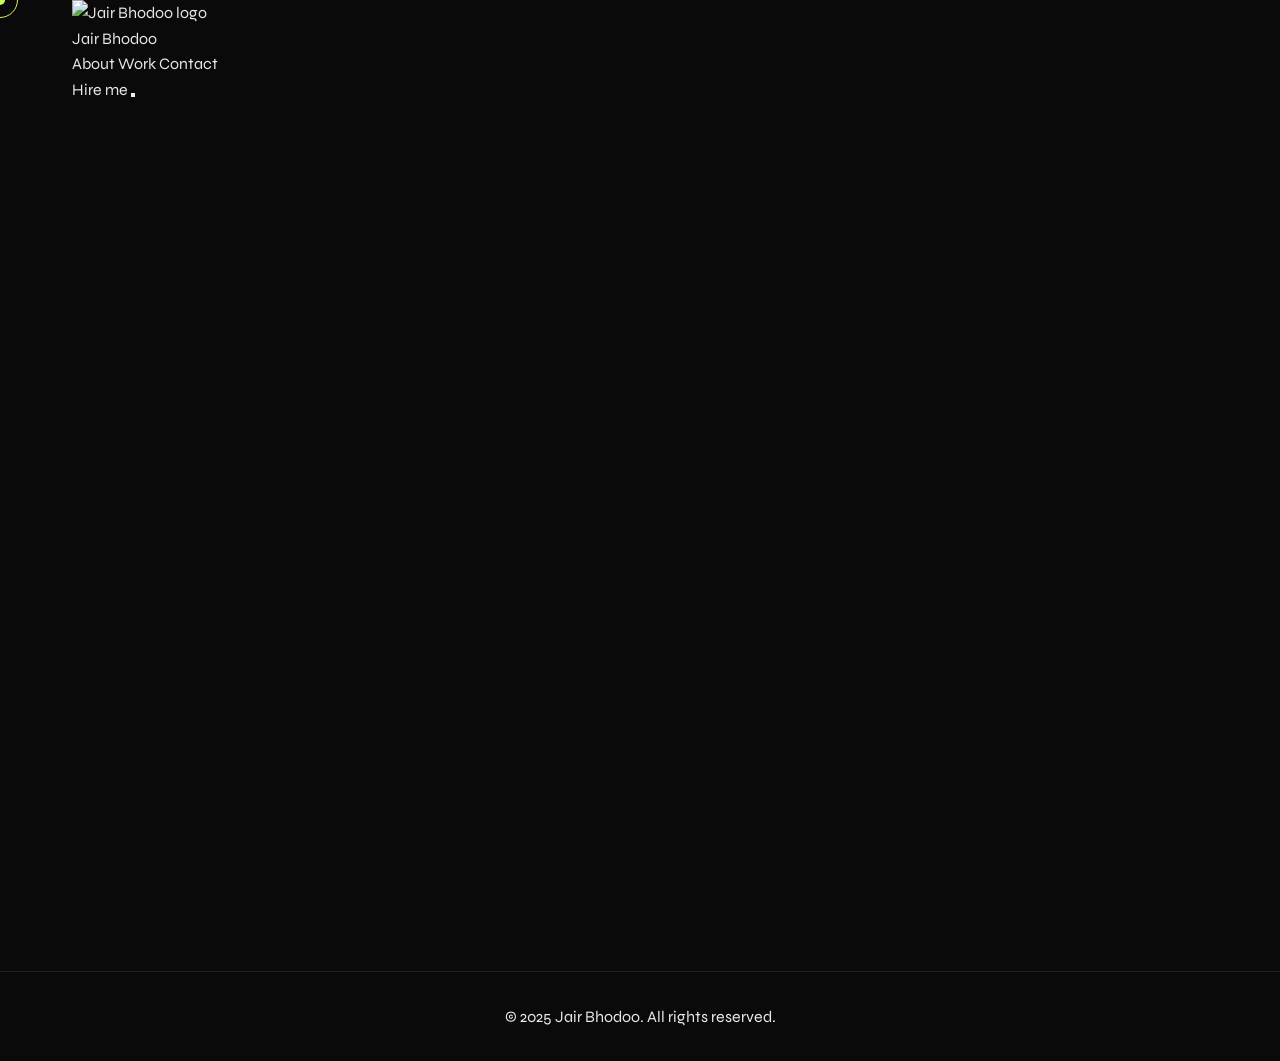
==== about.html @ 77f43e6c "git commit -m "Update about.html, main.css, and work.html"" ====
<!DOCTYPE html>
<html lang="en">
<head>
  <meta charset="UTF-8" />
  <meta name="viewport" content="width=device-width, initial-scale=1.0" />
  <meta name="description" content="Jair Bhodoo — About" />
  <title>About — Jair Bhodoo</title>

  <link rel="stylesheet" href="css/main.css" />
  <link rel="stylesheet" href="css/nav.css" />
  <link rel="stylesheet" href="css/about.css" />
</head>
<body>

  <!-- ─── Custom Cursor ─── -->
  <div id="cursor"></div>
  <div id="cursorRing"></div>

  <!-- ════════════════════════════════════════════
       NAVIGATION
  ════════════════════════════════════════════ -->
  <header>
    <div class="container nav-inner">
      <a href="index.html" class="nav-logo">
        <img src="img/logo.svg" alt="Jair Bhodoo logo" />
        Jair Bhodoo
      </a>

      <nav class="nav-links" id="navLinks">
        <a href="about.html" class="active">About</a>
        <a href="work.html">Work</a>
        <a href="contact.html">Contact</a>
      </nav>

      <a href="contact.html" class="nav-cta">Hire me</a>

      <button class="nav-toggle" id="navToggle" aria-label="Toggle menu">
        <span></span><span></span><span></span>
      </button>
    </div>
  </header>

  <!-- ════════════════════════════════════════════
       ABOUT
  ════════════════════════════════════════════ -->
  <section id="about" class="section">
    <div class="container">
      <div class="about-grid">

        <!-- Text -->
        <div class="about-text">
          <p class="section-label reveal">About me</p>
          <h2 class="section-title reveal">
            Designer who codes.<br />Developer who thinks visually.
          </h2>

          <p class="about-intro reveal">
            I'm <strong>Jair Bhodoo</strong>, a creative developer based in
            Suriname. I work with startups and studios to build websites,
            interfaces, and digital products that are as thoughtful
            under the hood as they look on screen.
          </p>

          <ul class="skills-list reveal">
            <li class="skill-item">HTML · CSS · JavaScript</li>
            <li class="skill-item">React / Next.js</li>
            <li class="skill-item">UI/UX Design (Figma)</li>
            <li class="skill-item">Motion &amp; Interaction Design</li>
            <li class="skill-item">Web Performance &amp; Accessibility</li>
          </ul>

          <div class="about-actions reveal">
            <a href="cv-jair-bhodoo.pdf" class="btn btn-primary" download>Download CV</a>
            <a href="contact.html" class="btn btn-ghost">Let's talk</a>
          </div>

          <div class="about-stats reveal">
            <div class="stat-item">
              <div class="stat-num">3+</div>
              <div class="stat-label">Years exp.</div>
            </div>
            <div class="stat-item">
              <div class="stat-num">24</div>
              <div class="stat-label">Projects done</div>
            </div>
            <div class="stat-item">
              <div class="stat-num">12</div>
              <div class="stat-label">Happy clients</div>
            </div>
          </div>
        </div>

        <!-- Visual -->
        <div class="about-visual reveal">
          <div class="about-img-wrap">
            <img src="img/portrait.svg" alt="Portrait of Jair Bhodoo" loading="lazy" />
          </div>
          <span class="about-tag">Based in Suriname</span>
        </div>

      </div>
    </div>
  </section>

  <!-- Footer -->
  <footer class="page-footer">
    <span class="footer-copy">© 2025 <span>Jair Bhodoo</span>. All rights reserved.</span>
  </footer>

  <script src="js/main.js"></script>
</body>
</html>
---- css/main.css ----
/* ─── main.css — base reset, variables, typography ─── */

@import url('https://fonts.googleapis.com/css2?family=Syne:wght@400;600;700;800&family=DM+Mono:ital,wght@0,300;0,400;1,300&display=swap');

/* ─── CSS Variables ─────────────────────────────────── */
:root {
  --clr-bg:        #0a0a0a;
  --clr-surface:   #111111;
  --clr-border:    #1e1e1e;
  --clr-accent:    #c8ff57;
  --clr-accent2:   #ff5757;
  --clr-text:      #e8e8e8;
  --clr-muted:     #555;

  --font-display:  'Syne', sans-serif;
  --font-mono:     'DM Mono', monospace;

  --radius:        4px;
  --transition:    0.3s cubic-bezier(0.4, 0, 0.2, 1);
  --max-w:         1200px;
}

/* ─── Reset ─────────────────────────────────────────── */
*, *::before, *::after { box-sizing: border-box; margin: 0; padding: 0; }

html { scroll-behavior: smooth; font-size: 16px; }

body {
  background-color: var(--clr-bg);
  color: var(--clr-text);
  font-family: var(--font-display);
  line-height: 1.6;
  cursor: none;
  overflow-x: hidden;
}

a {
  color: inherit;
  text-decoration: none;
  transition: color var(--transition);
}

img, svg { display: block; max-width: 100%; }

ul { list-style: none; }

/* ─── Custom Cursor ──────────────────────────────────── */
#cursor {
  position: fixed;
  width: 10px; height: 10px;
  background: var(--clr-accent);
  border-radius: 50%;
  pointer-events: none;
  z-index: 9999;
  transform: translate(-50%, -50%);
  transition: width 0.2s, height 0.2s;
}

#cursorRing {
  position: fixed;
  width: 36px; height: 36px;
  border: 1.5px solid var(--clr-accent);
  border-radius: 50%;
  pointer-events: none;
  z-index: 9998;
  transform: translate(-50%, -50%);
  transition: width 0.2s, height 0.2s, border-color 0.2s;
}

/* ─── Scroll Reveal ──────────────────────────────────── */
.reveal {
  opacity: 0;
  transform: translateY(28px);
  transition: opacity 0.6s ease, transform 0.6s ease;
}
.reveal.visible {
  opacity: 1;
  transform: none;
}

/* ─── Layout Utilities ───────────────────────────────── */
.container {
  width: 100%;
  max-width: var(--max-w);
  margin: 0 auto;
  padding: 0 2rem;
}

.section {
  padding: 7rem 0;
}

.section-label {
  font-family: var(--font-mono);
  font-size: 0.72rem;
  letter-spacing: 0.2em;
  text-transform: uppercase;
  color: var(--clr-accent);
  margin-bottom: 1.2rem;
}

.section-title {
  font-size: clamp(2rem, 5vw, 3.5rem);
  font-weight: 800;
  line-height: 1.05;
  letter-spacing: -0.03em;
}

/* ─── Buttons ────────────────────────────────────────── */
.btn {
  display: inline-flex;
  align-items: center;
  gap: 0.5rem;
  padding: 0.75rem 1.75rem;
  font-family: var(--font-mono);
  font-size: 0.8rem;
  letter-spacing: 0.08em;
  border-radius: var(--radius);
  border: none;
  cursor: none;
  transition: background var(--transition), color var(--transition), transform var(--transition);
}

.btn-primary {
  background: var(--clr-accent);
  color: #000;
}
.btn-primary:hover {
  background: #d9ff70;
  transform: translateY(-2px);
}

.btn-ghost {
  background: transparent;
  color: var(--clr-text);
  border: 1px solid var(--clr-border);
}
.btn-ghost:hover {
  border-color: var(--clr-accent);
  color: var(--clr-accent);
  transform: translateY(-2px);
}

/* ─── Divider ────────────────────────────────────────── */
.divider {
  height: 1px;
  background: var(--clr-border);
  margin: 0;
}

/* ─── Responsive ─────────────────────────────────────── */
@media (max-width: 768px) {
  .container { padding: 0 1.25rem; }
  .section   { padding: 4rem 0; }
}

/* ─── Page Footer (about.html / work.html) ───────────── */
.page-footer {
  padding: 2rem;
  text-align: center;
  border-top: 1px solid var(--clr-border);
}
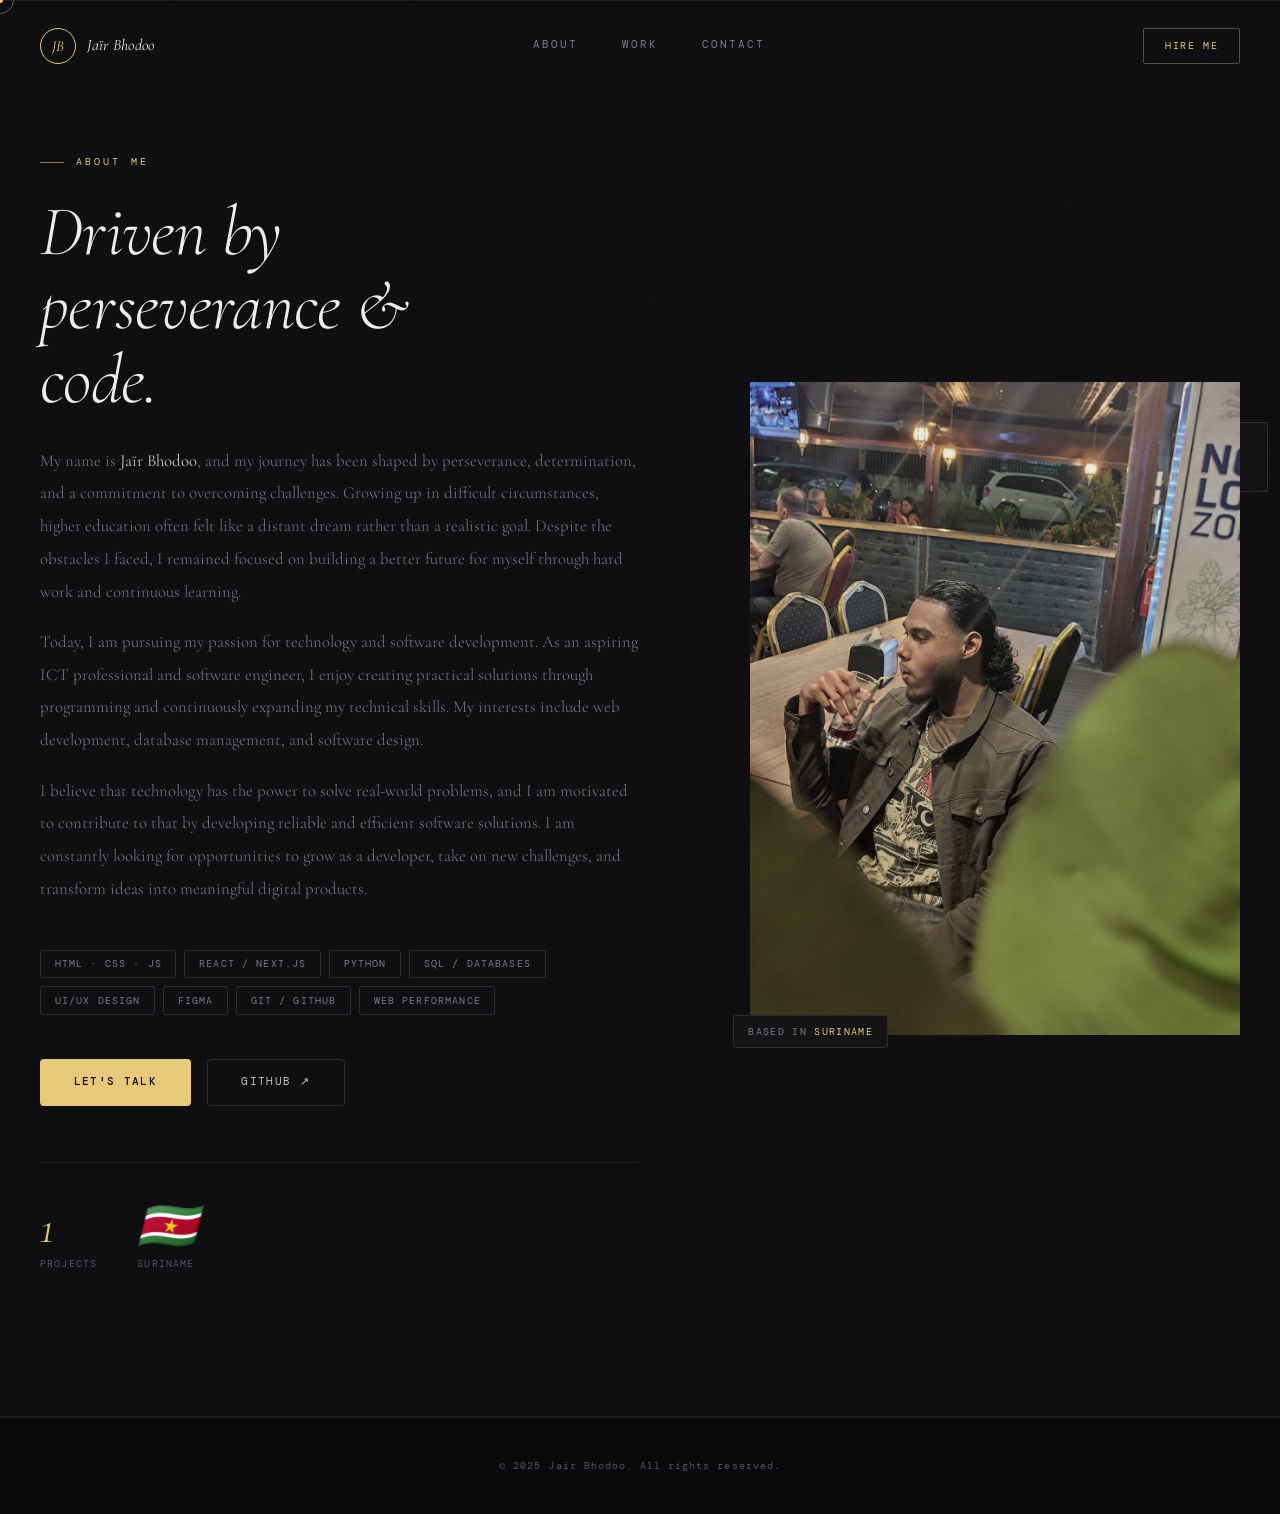
==== commit edf40d71: "html files -> root" ====
--- a/about.html
+++ b/about.html
@@ -3,110 +3,92 @@
 <head>
   <meta charset="UTF-8" />
   <meta name="viewport" content="width=device-width, initial-scale=1.0" />
-  <meta name="description" content="Jair Bhodoo — About" />
-  <title>About — Jair Bhodoo</title>
-
-  <link rel="stylesheet" href="css/main.css" />
-  <link rel="stylesheet" href="css/nav.css" />
-  <link rel="stylesheet" href="css/about.css" />
+  <meta name="description" content="Jaïr Bhodoo — About" />
+  <title>About — Jaïr Bhodoo</title>
+  <link rel="stylesheet" href="../css/main.css" />
+  <link rel="stylesheet" href="../css/nav.css" />
+  <link rel="stylesheet" href="../css/about.css" />
 </head>
 <body>
-
-  <!-- ─── Custom Cursor ─── -->
   <div id="cursor"></div>
   <div id="cursorRing"></div>
 
-  <!-- ════════════════════════════════════════════
-       NAVIGATION
-  ════════════════════════════════════════════ -->
   <header>
     <div class="container nav-inner">
-      <a href="index.html" class="nav-logo">
-        <img src="img/logo.svg" alt="Jair Bhodoo logo" />
-        Jair Bhodoo
+      <a href="../html/index.html" class="nav-logo">
+        <div class="nav-logo-mark">JB</div>
+        <span class="nav-logo-text">Jaïr Bhodoo</span>
       </a>
-
       <nav class="nav-links" id="navLinks">
         <a href="about.html" class="active">About</a>
         <a href="work.html">Work</a>
         <a href="contact.html">Contact</a>
       </nav>
-
       <a href="contact.html" class="nav-cta">Hire me</a>
-
       <button class="nav-toggle" id="navToggle" aria-label="Toggle menu">
         <span></span><span></span><span></span>
       </button>
     </div>
   </header>
 
-  <!-- ════════════════════════════════════════════
-       ABOUT
-  ════════════════════════════════════════════ -->
   <section id="about" class="section">
     <div class="container">
       <div class="about-grid">
-
-        <!-- Text -->
         <div class="about-text">
           <p class="section-label reveal">About me</p>
-          <h2 class="section-title reveal">
-            Designer who codes.<br />Developer who thinks visually.
-          </h2>
-
-          <p class="about-intro reveal">
-            I'm <strong>Jair Bhodoo</strong>, a creative developer based in
-            Suriname. I work with startups and studios to build websites,
-            interfaces, and digital products that are as thoughtful
-            under the hood as they look on screen.
+          <h2 class="section-title reveal">Driven by<br />perseverance &amp;<br />code.</h2>
+          <p class="about-story reveal">
+            My name is <strong>Jaïr Bhodoo</strong>, and my journey has been shaped by perseverance, determination, and a commitment to overcoming challenges. Growing up in difficult circumstances, higher education often felt like a distant dream rather than a realistic goal. Despite the obstacles I faced, I remained focused on building a better future for myself through hard work and continuous learning.
           </p>
-
+          <p class="about-story reveal">
+            Today, I am pursuing my passion for technology and software development. As an aspiring ICT professional and software engineer, I enjoy creating practical solutions through programming and continuously expanding my technical skills. My interests include web development, database management, and software design.
+          </p>
+          <p class="about-story reveal">
+            I believe that technology has the power to solve real-world problems, and I am motivated to contribute to that by developing reliable and efficient software solutions. I am constantly looking for opportunities to grow as a developer, take on new challenges, and transform ideas into meaningful digital products.
+          </p>
           <ul class="skills-list reveal">
-            <li class="skill-item">HTML · CSS · JavaScript</li>
-            <li class="skill-item">React / Next.js</li>
-            <li class="skill-item">UI/UX Design (Figma)</li>
-            <li class="skill-item">Motion &amp; Interaction Design</li>
-            <li class="skill-item">Web Performance &amp; Accessibility</li>
+            <li class="skill-chip">HTML · CSS · JS</li>
+            <li class="skill-chip">React / Next.js</li>
+            <li class="skill-chip">Python</li>
+            <li class="skill-chip">SQL / Databases</li>
+            <li class="skill-chip">UI/UX Design</li>
+            <li class="skill-chip">Figma</li>
+            <li class="skill-chip">Git / GitHub</li>
+            <li class="skill-chip">Web Performance</li>
           </ul>
-
           <div class="about-actions reveal">
-            <a href="cv-jair-bhodoo.pdf" class="btn btn-primary" download>Download CV</a>
-            <a href="contact.html" class="btn btn-ghost">Let's talk</a>
+            <a href="contact.html" class="btn btn-primary">Let's talk</a>
+            <a href="https://github.com/Ja1r117" class="btn btn-ghost" target="_blank" rel="noopener">GitHub ↗</a>
           </div>
-
           <div class="about-stats reveal">
             <div class="stat-item">
-              <div class="stat-num">3+</div>
-              <div class="stat-label">Years exp.</div>
+              <div class="stat-num">1</div>
+              <div class="stat-label">Projects</div>
             </div>
             <div class="stat-item">
-              <div class="stat-num">24</div>
-              <div class="stat-label">Projects done</div>
-            </div>
-            <div class="stat-item">
-              <div class="stat-num">12</div>
-              <div class="stat-label">Happy clients</div>
+              <div class="stat-num">🇸🇷</div>
+              <div class="stat-label">Suriname</div>
             </div>
           </div>
         </div>
 
-        <!-- Visual -->
-        <div class="about-visual reveal">
-          <div class="about-img-wrap">
-            <img src="img/portrait.svg" alt="Portrait of Jair Bhodoo" loading="lazy" />
+        <div class="about-visual reveal-right">
+          <div class="about-accent-box"></div>
+          <div class="photo-frame">
+            <img src="../img/personal.jpeg" alt="Portrait of Jaïr Bhodoo" loading="lazy" />
+            <div class="photo-overlay"></div>
+            <div class="photo-scanlines"></div>
           </div>
-          <span class="about-tag">Based in Suriname</span>
+          <span class="about-tag">Based in <span>Suriname</span></span>
         </div>
-
       </div>
     </div>
   </section>
 
-  <!-- Footer -->
   <footer class="page-footer">
-    <span class="footer-copy">© 2025 <span>Jair Bhodoo</span>. All rights reserved.</span>
+    <span>© 2025 Jaïr Bhodoo. All rights reserved.</span>
   </footer>
 
-  <script src="js/main.js"></script>
+  <script src="../js/main.js"></script>
 </body>
 </html>
--- a/css/main.css
+++ b/css/main.css
@@ -1,162 +1,212 @@
-/* ─── main.css — base reset, variables, typography ─── */
-
-@import url('https://fonts.googleapis.com/css2?family=Syne:wght@400;600;700;800&family=DM+Mono:ital,wght@0,300;0,400;1,300&display=swap');
-
-/* ─── CSS Variables ─────────────────────────────────── */
+/* ─── main.css — Studio-Grade Portfolio ─── */
+
+@import url('https://fonts.googleapis.com/css2?family=Cormorant+Garamond:ital,wght@0,300;0,400;0,600;1,300;1,400&family=Syne:wght@400;500;600;700;800&family=DM+Mono:ital,wght@0,300;0,400;1,300&display=swap');
+
+/* ─── CSS Variables ─── */
 :root {
-  --clr-bg:        #0a0a0a;
-  --clr-surface:   #111111;
-  --clr-border:    #1e1e1e;
-  --clr-accent:    #c8ff57;
-  --clr-accent2:   #ff5757;
-  --clr-text:      #e8e8e8;
-  --clr-muted:     #555;
-
-  --font-display:  'Syne', sans-serif;
-  --font-mono:     'DM Mono', monospace;
-
-  --radius:        4px;
-  --transition:    0.3s cubic-bezier(0.4, 0, 0.2, 1);
-  --max-w:         1200px;
-}
-
-/* ─── Reset ─────────────────────────────────────────── */
+  --bg:          #09090b;
+  --surface:     #0f0f11;
+  --surface2:    #141416;
+  --surface3:    #1a1a1e;
+  --border:      #1f1f24;
+  --border2:     #2a2a30;
+  --accent:      #e8c97a;        /* warm antique gold */
+  --accent2:     #f0d896;        /* lighter gold */
+  --accent3:     #c4a24d;        /* deeper gold */
+  --accent-dim:  rgba(232,201,122,0.07);
+  --accent-glow: rgba(232,201,122,0.18);
+  --text:        #ededef;
+  --text2:       #c4c4c8;
+  --muted:       #555560;
+  --muted2:      #7a7a86;
+  --red:         #e8624a;
+
+  --font-display: 'Syne', sans-serif;
+  --font-serif:   'Cormorant Garamond', serif;
+  --font-mono:    'DM Mono', monospace;
+
+  --radius:       4px;
+  --radius-lg:    10px;
+  --t:            0.35s cubic-bezier(0.4,0,0.2,1);
+  --t-slow:       0.8s cubic-bezier(0.4,0,0.2,1);
+  --max-w:        1320px;
+}
+
+/* ─── Reset ─── */
 *, *::before, *::after { box-sizing: border-box; margin: 0; padding: 0; }
-
 html { scroll-behavior: smooth; font-size: 16px; }
-
 body {
-  background-color: var(--clr-bg);
-  color: var(--clr-text);
+  background: var(--bg);
+  color: var(--text);
   font-family: var(--font-display);
   line-height: 1.6;
   cursor: none;
   overflow-x: hidden;
 }
-
-a {
-  color: inherit;
-  text-decoration: none;
-  transition: color var(--transition);
-}
-
+a { color: inherit; text-decoration: none; transition: color var(--t); }
 img, svg { display: block; max-width: 100%; }
-
 ul { list-style: none; }
 
-/* ─── Custom Cursor ──────────────────────────────────── */
+/* ─── Custom Cursor ─── */
 #cursor {
   position: fixed;
-  width: 10px; height: 10px;
-  background: var(--clr-accent);
+  width: 6px; height: 6px;
+  background: var(--accent);
   border-radius: 50%;
   pointer-events: none;
   z-index: 9999;
   transform: translate(-50%, -50%);
   transition: width 0.2s, height 0.2s;
-}
-
+  mix-blend-mode: normal;
+}
 #cursorRing {
   position: fixed;
-  width: 36px; height: 36px;
-  border: 1.5px solid var(--clr-accent);
+  width: 28px; height: 28px;
+  border: 1px solid rgba(232,201,122,0.4);
   border-radius: 50%;
   pointer-events: none;
   z-index: 9998;
   transform: translate(-50%, -50%);
-  transition: width 0.2s, height 0.2s, border-color 0.2s;
-}
-
-/* ─── Scroll Reveal ──────────────────────────────────── */
+  transition: width 0.25s, height 0.25s, border-color 0.25s;
+}
+
+/* ─── Scroll Reveal ─── */
 .reveal {
   opacity: 0;
   transform: translateY(28px);
-  transition: opacity 0.6s ease, transform 0.6s ease;
-}
-.reveal.visible {
-  opacity: 1;
-  transform: none;
-}
-
-/* ─── Layout Utilities ───────────────────────────────── */
+  transition: opacity 0.75s ease, transform 0.75s ease;
+}
+.reveal.visible { opacity: 1; transform: none; }
+
+.reveal-left {
+  opacity: 0;
+  transform: translateX(-36px);
+  transition: opacity 0.85s ease, transform 0.85s ease;
+}
+.reveal-left.visible { opacity: 1; transform: none; }
+
+.reveal-right {
+  opacity: 0;
+  transform: translateX(36px);
+  transition: opacity 0.85s ease, transform 0.85s ease;
+}
+.reveal-right.visible { opacity: 1; transform: none; }
+
+/* ─── Layout ─── */
 .container {
   width: 100%;
   max-width: var(--max-w);
   margin: 0 auto;
-  padding: 0 2rem;
-}
-
-.section {
-  padding: 7rem 0;
-}
+  padding: 0 2.5rem;
+}
+.section { padding: 9rem 0; }
 
 .section-label {
+  display: inline-flex;
+  align-items: center;
+  gap: 0.75rem;
   font-family: var(--font-mono);
-  font-size: 0.72rem;
-  letter-spacing: 0.2em;
+  font-size: 0.65rem;
+  letter-spacing: 0.3em;
   text-transform: uppercase;
-  color: var(--clr-accent);
-  margin-bottom: 1.2rem;
+  color: var(--accent);
+  margin-bottom: 1.5rem;
+}
+.section-label::before {
+  content: '';
+  width: 24px; height: 1px;
+  background: var(--accent);
+  opacity: 0.6;
 }
 
 .section-title {
-  font-size: clamp(2rem, 5vw, 3.5rem);
-  font-weight: 800;
+  font-family: var(--font-serif);
+  font-size: clamp(2.8rem, 5.5vw, 5rem);
+  font-weight: 300;
   line-height: 1.05;
-  letter-spacing: -0.03em;
-}
-
-/* ─── Buttons ────────────────────────────────────────── */
+  letter-spacing: -0.01em;
+  font-style: italic;
+}
+
+/* ─── Buttons ─── */
 .btn {
   display: inline-flex;
   align-items: center;
-  gap: 0.5rem;
-  padding: 0.75rem 1.75rem;
+  gap: 0.65rem;
+  padding: 0.85rem 2.1rem;
   font-family: var(--font-mono);
-  font-size: 0.8rem;
-  letter-spacing: 0.08em;
+  font-size: 0.7rem;
+  letter-spacing: 0.12em;
   border-radius: var(--radius);
   border: none;
   cursor: none;
-  transition: background var(--transition), color var(--transition), transform var(--transition);
-}
+  transition: background var(--t), color var(--t), transform var(--t), box-shadow var(--t);
+  position: relative;
+  overflow: hidden;
+  text-transform: uppercase;
+}
+.btn::before {
+  content: '';
+  position: absolute;
+  inset: 0;
+  background: rgba(255,255,255,0.04);
+  opacity: 0;
+  transition: opacity var(--t);
+}
+.btn:hover::before { opacity: 1; }
 
 .btn-primary {
-  background: var(--clr-accent);
-  color: #000;
+  background: var(--accent);
+  color: #0a0a0c;
+  font-weight: 500;
 }
 .btn-primary:hover {
-  background: #d9ff70;
+  background: var(--accent2);
   transform: translateY(-2px);
+  box-shadow: 0 14px 36px rgba(232,201,122,0.22);
 }
 
 .btn-ghost {
   background: transparent;
-  color: var(--clr-text);
-  border: 1px solid var(--clr-border);
+  color: var(--text2);
+  border: 1px solid var(--border2);
 }
 .btn-ghost:hover {
-  border-color: var(--clr-accent);
-  color: var(--clr-accent);
+  border-color: var(--accent);
+  color: var(--accent);
   transform: translateY(-2px);
 }
 
-/* ─── Divider ────────────────────────────────────────── */
+/* ─── Divider ─── */
 .divider {
   height: 1px;
-  background: var(--clr-border);
-  margin: 0;
-}
-
-/* ─── Responsive ─────────────────────────────────────── */
+  background: var(--border);
+}
+
+/* ─── Noise Texture ─── */
+body::after {
+  content: '';
+  position: fixed;
+  inset: 0;
+  background-image: url("data:image/svg+xml,%3Csvg viewBox='0 0 256 256' xmlns='http://www.w3.org/2000/svg'%3E%3Cfilter id='noise'%3E%3CfeTurbulence type='fractalNoise' baseFrequency='0.85' numOctaves='4' stitchTiles='stitch'/%3E%3C/filter%3E%3Crect width='100%25' height='100%25' filter='url(%23noise)' opacity='0.03'/%3E%3C/svg%3E");
+  pointer-events: none;
+  z-index: 9990;
+  opacity: 0.35;
+}
+
+/* ─── Page Footer ─── */
+.page-footer {
+  padding: 2.5rem;
+  text-align: center;
+  border-top: 1px solid var(--border);
+  font-family: var(--font-mono);
+  font-size: 0.65rem;
+  color: var(--muted);
+  letter-spacing: 0.1em;
+}
+
+/* ─── Responsive ─── */
 @media (max-width: 768px) {
-  .container { padding: 0 1.25rem; }
-  .section   { padding: 4rem 0; }
-}
-
-/* ─── Page Footer (about.html / work.html) ───────────── */
-.page-footer {
-  padding: 2rem;
-  text-align: center;
-  border-top: 1px solid var(--clr-border);
-}
+  .container { padding: 0 1.5rem; }
+  .section { padding: 6rem 0; }
+}
--- a/css/nav.css
+++ b/css/nav.css
@@ -0,0 +1,158 @@
+/* ─── nav.css ─── */
+
+header {
+  position: fixed;
+  top: 0; left: 0; right: 0;
+  z-index: 1000;
+  padding: 1.75rem 0;
+  transition: background var(--t), padding var(--t), border-color var(--t);
+}
+
+header.scrolled {
+  background: rgba(9,9,11,0.94);
+  backdrop-filter: blur(24px);
+  -webkit-backdrop-filter: blur(24px);
+  border-bottom: 1px solid var(--border);
+  padding: 1.1rem 0;
+}
+
+.nav-inner {
+  display: flex;
+  align-items: center;
+  justify-content: space-between;
+}
+
+/* ─── Logo ─── */
+.nav-logo {
+  display: flex;
+  align-items: center;
+  gap: 0.7rem;
+  transition: opacity var(--t);
+}
+
+.nav-logo-mark {
+  width: 36px; height: 36px;
+  background: transparent;
+  border: 1px solid var(--accent);
+  color: var(--accent);
+  font-family: var(--font-serif);
+  font-size: 0.95rem;
+  font-style: italic;
+  font-weight: 400;
+  display: flex;
+  align-items: center;
+  justify-content: center;
+  border-radius: 50%;
+  letter-spacing: 0.02em;
+  flex-shrink: 0;
+  transition: background var(--t), box-shadow var(--t);
+}
+.nav-logo:hover .nav-logo-mark {
+  background: var(--accent-dim);
+  box-shadow: 0 0 18px rgba(232,201,122,0.2);
+}
+.nav-logo:hover { opacity: 0.85; }
+.nav-logo-text {
+  font-family: var(--font-serif);
+  font-size: 1rem;
+  font-weight: 400;
+  font-style: italic;
+  color: var(--text);
+  letter-spacing: 0.02em;
+}
+
+/* ─── Nav Links ─── */
+.nav-links {
+  display: flex;
+  align-items: center;
+  gap: 2.75rem;
+}
+
+.nav-links a {
+  font-family: var(--font-mono);
+  font-size: 0.68rem;
+  letter-spacing: 0.18em;
+  text-transform: uppercase;
+  color: var(--muted2);
+  position: relative;
+  transition: color var(--t);
+  padding-bottom: 2px;
+}
+
+.nav-links a::after {
+  content: '';
+  position: absolute;
+  left: 0; bottom: 0;
+  width: 0; height: 1px;
+  background: var(--accent);
+  transition: width var(--t);
+}
+
+.nav-links a:hover,
+.nav-links a.active { color: var(--text); }
+.nav-links a:hover::after,
+.nav-links a.active::after { width: 100%; }
+
+/* ─── CTA ─── */
+.nav-cta {
+  font-family: var(--font-mono);
+  font-size: 0.65rem;
+  letter-spacing: 0.15em;
+  text-transform: uppercase;
+  padding: 0.55rem 1.3rem;
+  border: 1px solid rgba(232,201,122,0.35);
+  border-radius: 2px;
+  color: var(--accent);
+  background: transparent;
+  transition: background var(--t), border-color var(--t), color var(--t), box-shadow var(--t);
+}
+.nav-cta:hover {
+  background: var(--accent);
+  color: #0a0a0c;
+  border-color: var(--accent);
+  box-shadow: 0 0 24px rgba(232,201,122,0.2);
+}
+
+/* ─── Mobile ─── */
+.nav-toggle {
+  display: none;
+  flex-direction: column;
+  gap: 5px;
+  background: none;
+  border: none;
+  cursor: none;
+  padding: 4px;
+}
+.nav-toggle span {
+  display: block;
+  width: 20px; height: 1px;
+  background: var(--text);
+  transition: transform 0.3s, opacity 0.3s;
+}
+.nav-toggle.open span:nth-child(1) { transform: translateY(6px) rotate(45deg); }
+.nav-toggle.open span:nth-child(2) { opacity: 0; }
+.nav-toggle.open span:nth-child(3) { transform: translateY(-6px) rotate(-45deg); }
+
+@media (max-width: 768px) {
+  .nav-toggle { display: flex; }
+  .nav-cta { display: none; }
+  .nav-links {
+    display: none;
+    position: absolute;
+    top: 100%; left: 0; right: 0;
+    flex-direction: column;
+    gap: 0;
+    background: rgba(9,9,11,0.98);
+    backdrop-filter: blur(24px);
+    border-top: 1px solid var(--border);
+    border-bottom: 1px solid var(--border);
+    padding: 1.5rem 2rem;
+  }
+  .nav-links.open { display: flex; }
+  .nav-links a { 
+    padding: 1rem 0; 
+    font-size: 0.8rem; 
+    border-bottom: 1px solid var(--border); 
+    color: var(--text2);
+  }
+}
--- a/css/about.css
+++ b/css/about.css
@@ -0,0 +1,204 @@
+/* ─── about.css ─── */
+
+#about {
+  background: var(--surface);
+  border-top: 1px solid var(--border);
+  border-bottom: 1px solid var(--border);
+}
+
+.about-grid {
+  display: grid;
+  grid-template-columns: 1.1fr 0.9fr;
+  gap: 7rem;
+  align-items: center;
+}
+
+/* ─── Text ─── */
+.about-text .about-story {
+  font-family: var(--font-serif);
+  font-size: 1.05rem;
+  font-weight: 300;
+  color: var(--muted2);
+  line-height: 1.95;
+  margin-top: 1.75rem;
+}
+.about-text .about-story strong {
+  color: var(--text2);
+  font-weight: 400;
+}
+.about-text .about-story + .about-story {
+  margin-top: 1.1rem;
+}
+
+.about-actions {
+  display: flex;
+  flex-wrap: wrap;
+  gap: 1rem;
+  margin-top: 2.75rem;
+}
+
+/* Skills chips */
+.skills-list {
+  display: flex;
+  flex-wrap: wrap;
+  gap: 0.5rem;
+  margin-top: 2.75rem;
+}
+.skill-chip {
+  font-family: var(--font-mono);
+  font-size: 0.6rem;
+  letter-spacing: 0.12em;
+  text-transform: uppercase;
+  padding: 0.35rem 0.85rem;
+  border: 1px solid var(--border2);
+  border-radius: 2px;
+  color: var(--muted2);
+  transition: border-color var(--t), color var(--t), background var(--t);
+}
+.skill-chip:hover {
+  border-color: rgba(232,201,122,0.4);
+  color: var(--accent);
+  background: var(--accent-dim);
+}
+
+/* Stats */
+.about-stats {
+  display: flex;
+  gap: 2.5rem;
+  margin-top: 3.5rem;
+  padding-top: 2.5rem;
+  border-top: 1px solid var(--border);
+}
+.stat-num {
+  font-family: var(--font-serif);
+  font-style: italic;
+  font-size: 3rem;
+  font-weight: 300;
+  color: var(--accent);
+  line-height: 1;
+}
+.stat-label {
+  font-family: var(--font-mono);
+  font-size: 0.6rem;
+  color: var(--muted);
+  margin-top: 0.35rem;
+  letter-spacing: 0.12em;
+  text-transform: uppercase;
+}
+
+/* ─── Photo ─── */
+.about-visual {
+  position: relative;
+}
+
+.photo-frame {
+  position: relative;
+  aspect-ratio: 3/4;
+  overflow: hidden;
+  border-radius: 1px;
+}
+
+/* Fine corner marks */
+.photo-frame::before,
+.photo-frame::after {
+  content: '';
+  position: absolute;
+  z-index: 3;
+  width: 20px; height: 20px;
+  border-color: var(--accent);
+  border-style: solid;
+  opacity: 0.6;
+}
+.photo-frame::before {
+  top: -3px; left: -3px;
+  border-width: 1px 0 0 1px;
+}
+.photo-frame::after {
+  bottom: -3px; right: -3px;
+  border-width: 0 1px 1px 0;
+}
+
+.photo-frame img {
+  width: 100%;
+  height: 100%;
+  object-fit: cover;
+  object-position: center top;
+  filter: contrast(1.04) saturate(0.7) brightness(0.92);
+  transition: transform 0.9s ease, filter 0.6s ease;
+}
+.photo-frame:hover img {
+  transform: scale(1.03);
+  filter: contrast(1.04) saturate(0.9) brightness(0.98);
+}
+
+/* Warm tint overlay */
+.photo-overlay {
+  position: absolute;
+  inset: 0;
+  z-index: 2;
+  background: linear-gradient(
+    160deg,
+    transparent 50%,
+    rgba(232,201,122,0.08) 100%
+  );
+  mix-blend-mode: screen;
+  pointer-events: none;
+}
+
+/* Subtle grain on photo */
+.photo-scanlines {
+  position: absolute;
+  inset: 0;
+  z-index: 2;
+  background: repeating-linear-gradient(
+    0deg,
+    transparent,
+    transparent 3px,
+    rgba(0,0,0,0.04) 3px,
+    rgba(0,0,0,0.04) 4px
+  );
+  pointer-events: none;
+  opacity: 0.3;
+}
+
+/* Floating tag */
+.about-tag {
+  position: absolute;
+  bottom: -0.85rem;
+  left: -1.1rem;
+  background: var(--surface2);
+  border: 1px solid var(--border2);
+  color: var(--muted2);
+  font-family: var(--font-mono);
+  font-size: 0.6rem;
+  letter-spacing: 0.14em;
+  padding: 0.5rem 0.9rem;
+  border-radius: 2px;
+  z-index: 5;
+  text-transform: uppercase;
+}
+.about-tag span {
+  color: var(--accent);
+}
+
+/* Accent box */
+.about-accent-box {
+  position: absolute;
+  top: 2.5rem; right: -1.75rem;
+  width: 70px; height: 70px;
+  border: 1px solid rgba(232,201,122,0.15);
+  border-radius: 1px;
+  background: rgba(232,201,122,0.02);
+  z-index: 0;
+}
+
+@media (max-width: 900px) {
+  .about-grid {
+    grid-template-columns: 1fr;
+    gap: 4.5rem;
+  }
+  .about-visual {
+    max-width: 360px;
+    margin: 0 auto;
+  }
+}
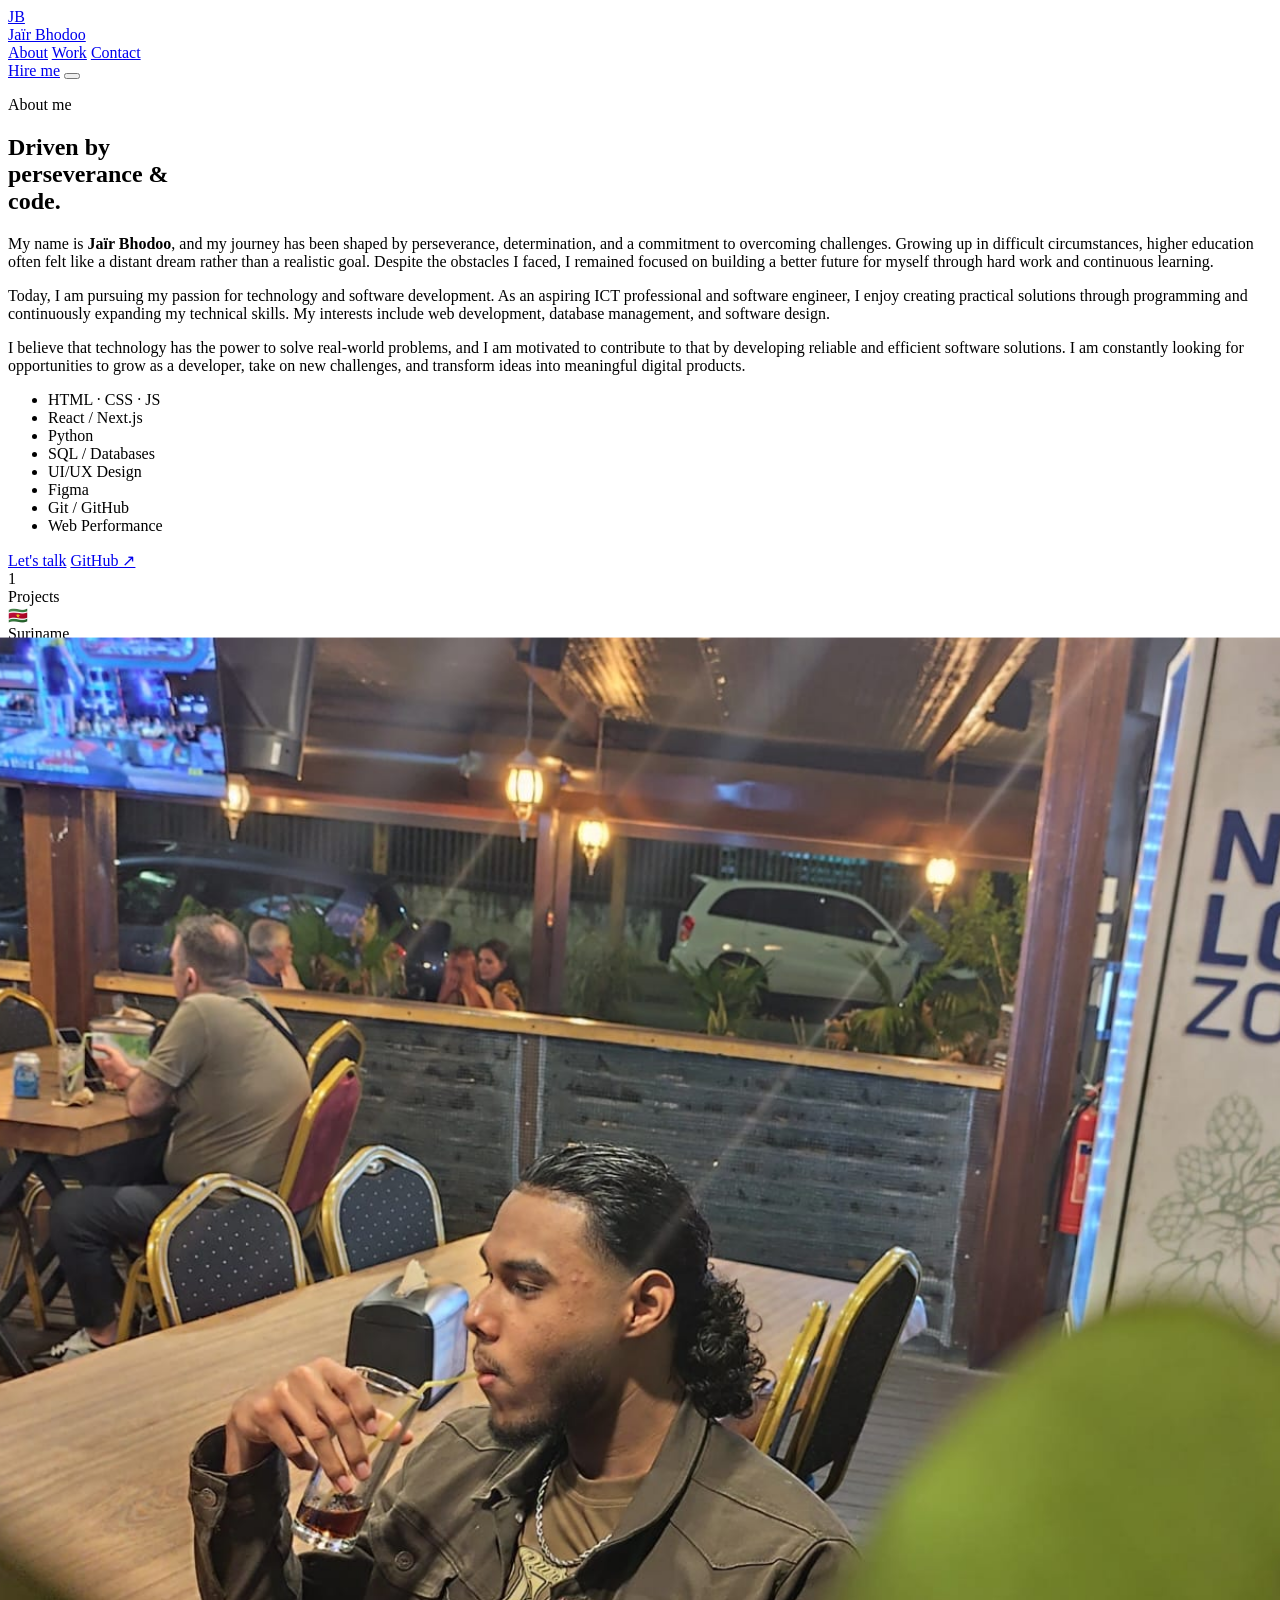
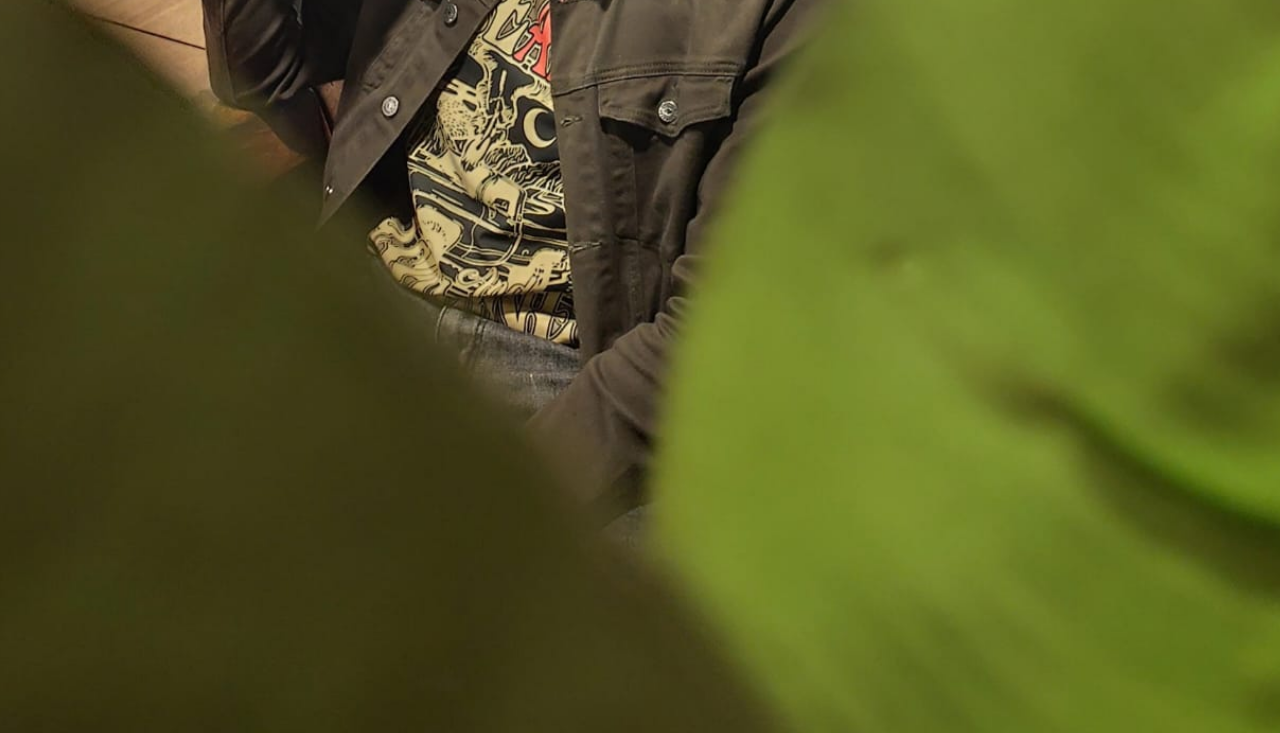
==== commit e7c21c64: "fixes" ====
--- a/about.html
+++ b/about.html
@@ -5,9 +5,9 @@
   <meta name="viewport" content="width=device-width, initial-scale=1.0" />
   <meta name="description" content="Jaïr Bhodoo — About" />
   <title>About — Jaïr Bhodoo</title>
-  <link rel="stylesheet" href="../css/main.css" />
-  <link rel="stylesheet" href="../css/nav.css" />
-  <link rel="stylesheet" href="../css/about.css" />
+  <link rel="stylesheet" href="main.css" />
+  <link rel="stylesheet" href="nav.css" />
+  <link rel="stylesheet" href="about.css" />
 </head>
 <body>
   <div id="cursor"></div>
@@ -15,7 +15,7 @@
 
   <header>
     <div class="container nav-inner">
-      <a href="../html/index.html" class="nav-logo">
+      <a href="index.html" class="nav-logo">
         <div class="nav-logo-mark">JB</div>
         <span class="nav-logo-text">Jaïr Bhodoo</span>
       </a>
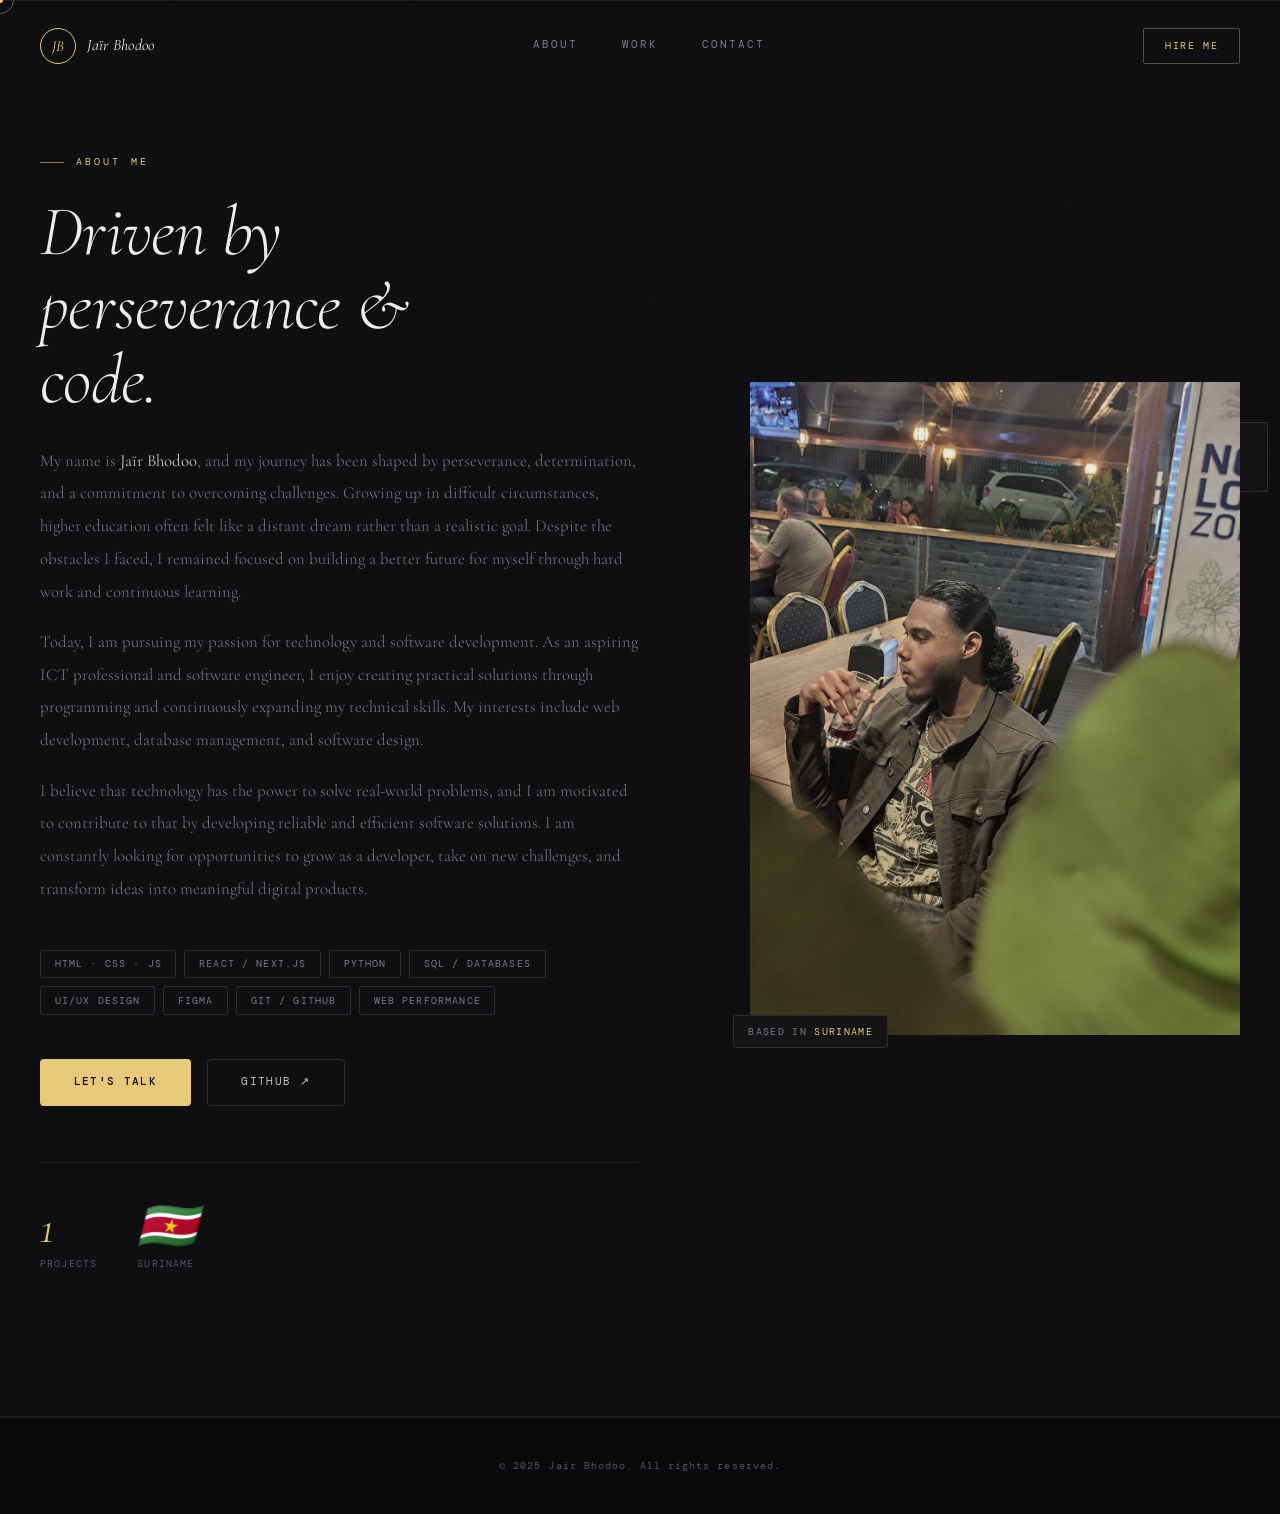
==== commit ce09f5e9: "fixes" ====
--- a/about.html
+++ b/about.html
@@ -5,9 +5,9 @@
   <meta name="viewport" content="width=device-width, initial-scale=1.0" />
   <meta name="description" content="Jaïr Bhodoo — About" />
   <title>About — Jaïr Bhodoo</title>
-  <link rel="stylesheet" href="main.css" />
-  <link rel="stylesheet" href="nav.css" />
-  <link rel="stylesheet" href="about.css" />
+  <link rel="stylesheet" href="css/main.css" />
+  <link rel="stylesheet" href="css/nav.css" />
+  <link rel="stylesheet" href="css/about.css" />
 </head>
 <body>
   <div id="cursor"></div>
--- a/css/main.css
+++ b/css/main.css
@@ -0,0 +1,212 @@
+/* ─── main.css — Studio-Grade Portfolio ─── */
+
+@import url('https://fonts.googleapis.com/css2?family=Cormorant+Garamond:ital,wght@0,300;0,400;0,600;1,300;1,400&family=Syne:wght@400;500;600;700;800&family=DM+Mono:ital,wght@0,300;0,400;1,300&display=swap');
+
+/* ─── CSS Variables ─── */
+:root {
+  --bg:          #09090b;
+  --surface:     #0f0f11;
+  --surface2:    #141416;
+  --surface3:    #1a1a1e;
+  --border:      #1f1f24;
+  --border2:     #2a2a30;
+  --accent:      #e8c97a;        /* warm antique gold */
+  --accent2:     #f0d896;        /* lighter gold */
+  --accent3:     #c4a24d;        /* deeper gold */
+  --accent-dim:  rgba(232,201,122,0.07);
+  --accent-glow: rgba(232,201,122,0.18);
+  --text:        #ededef;
+  --text2:       #c4c4c8;
+  --muted:       #555560;
+  --muted2:      #7a7a86;
+  --red:         #e8624a;
+
+  --font-display: 'Syne', sans-serif;
+  --font-serif:   'Cormorant Garamond', serif;
+  --font-mono:    'DM Mono', monospace;
+
+  --radius:       4px;
+  --radius-lg:    10px;
+  --t:            0.35s cubic-bezier(0.4,0,0.2,1);
+  --t-slow:       0.8s cubic-bezier(0.4,0,0.2,1);
+  --max-w:        1320px;
+}
+
+/* ─── Reset ─── */
+*, *::before, *::after { box-sizing: border-box; margin: 0; padding: 0; }
+html { scroll-behavior: smooth; font-size: 16px; }
+body {
+  background: var(--bg);
+  color: var(--text);
+  font-family: var(--font-display);
+  line-height: 1.6;
+  cursor: none;
+  overflow-x: hidden;
+}
+a { color: inherit; text-decoration: none; transition: color var(--t); }
+img, svg { display: block; max-width: 100%; }
+ul { list-style: none; }
+
+/* ─── Custom Cursor ─── */
+#cursor {
+  position: fixed;
+  width: 6px; height: 6px;
+  background: var(--accent);
+  border-radius: 50%;
+  pointer-events: none;
+  z-index: 9999;
+  transform: translate(-50%, -50%);
+  transition: width 0.2s, height 0.2s;
+  mix-blend-mode: normal;
+}
+#cursorRing {
+  position: fixed;
+  width: 28px; height: 28px;
+  border: 1px solid rgba(232,201,122,0.4);
+  border-radius: 50%;
+  pointer-events: none;
+  z-index: 9998;
+  transform: translate(-50%, -50%);
+  transition: width 0.25s, height 0.25s, border-color 0.25s;
+}
+
+/* ─── Scroll Reveal ─── */
+.reveal {
+  opacity: 0;
+  transform: translateY(28px);
+  transition: opacity 0.75s ease, transform 0.75s ease;
+}
+.reveal.visible { opacity: 1; transform: none; }
+
+.reveal-left {
+  opacity: 0;
+  transform: translateX(-36px);
+  transition: opacity 0.85s ease, transform 0.85s ease;
+}
+.reveal-left.visible { opacity: 1; transform: none; }
+
+.reveal-right {
+  opacity: 0;
+  transform: translateX(36px);
+  transition: opacity 0.85s ease, transform 0.85s ease;
+}
+.reveal-right.visible { opacity: 1; transform: none; }
+
+/* ─── Layout ─── */
+.container {
+  width: 100%;
+  max-width: var(--max-w);
+  margin: 0 auto;
+  padding: 0 2.5rem;
+}
+.section { padding: 9rem 0; }
+
+.section-label {
+  display: inline-flex;
+  align-items: center;
+  gap: 0.75rem;
+  font-family: var(--font-mono);
+  font-size: 0.65rem;
+  letter-spacing: 0.3em;
+  text-transform: uppercase;
+  color: var(--accent);
+  margin-bottom: 1.5rem;
+}
+.section-label::before {
+  content: '';
+  width: 24px; height: 1px;
+  background: var(--accent);
+  opacity: 0.6;
+}
+
+.section-title {
+  font-family: var(--font-serif);
+  font-size: clamp(2.8rem, 5.5vw, 5rem);
+  font-weight: 300;
+  line-height: 1.05;
+  letter-spacing: -0.01em;
+  font-style: italic;
+}
+
+/* ─── Buttons ─── */
+.btn {
+  display: inline-flex;
+  align-items: center;
+  gap: 0.65rem;
+  padding: 0.85rem 2.1rem;
+  font-family: var(--font-mono);
+  font-size: 0.7rem;
+  letter-spacing: 0.12em;
+  border-radius: var(--radius);
+  border: none;
+  cursor: none;
+  transition: background var(--t), color var(--t), transform var(--t), box-shadow var(--t);
+  position: relative;
+  overflow: hidden;
+  text-transform: uppercase;
+}
+.btn::before {
+  content: '';
+  position: absolute;
+  inset: 0;
+  background: rgba(255,255,255,0.04);
+  opacity: 0;
+  transition: opacity var(--t);
+}
+.btn:hover::before { opacity: 1; }
+
+.btn-primary {
+  background: var(--accent);
+  color: #0a0a0c;
+  font-weight: 500;
+}
+.btn-primary:hover {
+  background: var(--accent2);
+  transform: translateY(-2px);
+  box-shadow: 0 14px 36px rgba(232,201,122,0.22);
+}
+
+.btn-ghost {
+  background: transparent;
+  color: var(--text2);
+  border: 1px solid var(--border2);
+}
+.btn-ghost:hover {
+  border-color: var(--accent);
+  color: var(--accent);
+  transform: translateY(-2px);
+}
+
+/* ─── Divider ─── */
+.divider {
+  height: 1px;
+  background: var(--border);
+}
+
+/* ─── Noise Texture ─── */
+body::after {
+  content: '';
+  position: fixed;
+  inset: 0;
+  background-image: url("data:image/svg+xml,%3Csvg viewBox='0 0 256 256' xmlns='http://www.w3.org/2000/svg'%3E%3Cfilter id='noise'%3E%3CfeTurbulence type='fractalNoise' baseFrequency='0.85' numOctaves='4' stitchTiles='stitch'/%3E%3C/filter%3E%3Crect width='100%25' height='100%25' filter='url(%23noise)' opacity='0.03'/%3E%3C/svg%3E");
+  pointer-events: none;
+  z-index: 9990;
+  opacity: 0.35;
+}
+
+/* ─── Page Footer ─── */
+.page-footer {
+  padding: 2.5rem;
+  text-align: center;
+  border-top: 1px solid var(--border);
+  font-family: var(--font-mono);
+  font-size: 0.65rem;
+  color: var(--muted);
+  letter-spacing: 0.1em;
+}
+
+/* ─── Responsive ─── */
+@media (max-width: 768px) {
+  .container { padding: 0 1.5rem; }
+  .section { padding: 6rem 0; }
+}
--- a/css/nav.css
+++ b/css/nav.css
@@ -0,0 +1,158 @@
+/* ─── nav.css ─── */
+
+header {
+  position: fixed;
+  top: 0; left: 0; right: 0;
+  z-index: 1000;
+  padding: 1.75rem 0;
+  transition: background var(--t), padding var(--t), border-color var(--t);
+}
+
+header.scrolled {
+  background: rgba(9,9,11,0.94);
+  backdrop-filter: blur(24px);
+  -webkit-backdrop-filter: blur(24px);
+  border-bottom: 1px solid var(--border);
+  padding: 1.1rem 0;
+}
+
+.nav-inner {
+  display: flex;
+  align-items: center;
+  justify-content: space-between;
+}
+
+/* ─── Logo ─── */
+.nav-logo {
+  display: flex;
+  align-items: center;
+  gap: 0.7rem;
+  transition: opacity var(--t);
+}
+
+.nav-logo-mark {
+  width: 36px; height: 36px;
+  background: transparent;
+  border: 1px solid var(--accent);
+  color: var(--accent);
+  font-family: var(--font-serif);
+  font-size: 0.95rem;
+  font-style: italic;
+  font-weight: 400;
+  display: flex;
+  align-items: center;
+  justify-content: center;
+  border-radius: 50%;
+  letter-spacing: 0.02em;
+  flex-shrink: 0;
+  transition: background var(--t), box-shadow var(--t);
+}
+.nav-logo:hover .nav-logo-mark {
+  background: var(--accent-dim);
+  box-shadow: 0 0 18px rgba(232,201,122,0.2);
+}
+.nav-logo:hover { opacity: 0.85; }
+.nav-logo-text {
+  font-family: var(--font-serif);
+  font-size: 1rem;
+  font-weight: 400;
+  font-style: italic;
+  color: var(--text);
+  letter-spacing: 0.02em;
+}
+
+/* ─── Nav Links ─── */
+.nav-links {
+  display: flex;
+  align-items: center;
+  gap: 2.75rem;
+}
+
+.nav-links a {
+  font-family: var(--font-mono);
+  font-size: 0.68rem;
+  letter-spacing: 0.18em;
+  text-transform: uppercase;
+  color: var(--muted2);
+  position: relative;
+  transition: color var(--t);
+  padding-bottom: 2px;
+}
+
+.nav-links a::after {
+  content: '';
+  position: absolute;
+  left: 0; bottom: 0;
+  width: 0; height: 1px;
+  background: var(--accent);
+  transition: width var(--t);
+}
+
+.nav-links a:hover,
+.nav-links a.active { color: var(--text); }
+.nav-links a:hover::after,
+.nav-links a.active::after { width: 100%; }
+
+/* ─── CTA ─── */
+.nav-cta {
+  font-family: var(--font-mono);
+  font-size: 0.65rem;
+  letter-spacing: 0.15em;
+  text-transform: uppercase;
+  padding: 0.55rem 1.3rem;
+  border: 1px solid rgba(232,201,122,0.35);
+  border-radius: 2px;
+  color: var(--accent);
+  background: transparent;
+  transition: background var(--t), border-color var(--t), color var(--t), box-shadow var(--t);
+}
+.nav-cta:hover {
+  background: var(--accent);
+  color: #0a0a0c;
+  border-color: var(--accent);
+  box-shadow: 0 0 24px rgba(232,201,122,0.2);
+}
+
+/* ─── Mobile ─── */
+.nav-toggle {
+  display: none;
+  flex-direction: column;
+  gap: 5px;
+  background: none;
+  border: none;
+  cursor: none;
+  padding: 4px;
+}
+.nav-toggle span {
+  display: block;
+  width: 20px; height: 1px;
+  background: var(--text);
+  transition: transform 0.3s, opacity 0.3s;
+}
+.nav-toggle.open span:nth-child(1) { transform: translateY(6px) rotate(45deg); }
+.nav-toggle.open span:nth-child(2) { opacity: 0; }
+.nav-toggle.open span:nth-child(3) { transform: translateY(-6px) rotate(-45deg); }
+
+@media (max-width: 768px) {
+  .nav-toggle { display: flex; }
+  .nav-cta { display: none; }
+  .nav-links {
+    display: none;
+    position: absolute;
+    top: 100%; left: 0; right: 0;
+    flex-direction: column;
+    gap: 0;
+    background: rgba(9,9,11,0.98);
+    backdrop-filter: blur(24px);
+    border-top: 1px solid var(--border);
+    border-bottom: 1px solid var(--border);
+    padding: 1.5rem 2rem;
+  }
+  .nav-links.open { display: flex; }
+  .nav-links a { 
+    padding: 1rem 0; 
+    font-size: 0.8rem; 
+    border-bottom: 1px solid var(--border); 
+    color: var(--text2);
+  }
+}
--- a/css/about.css
+++ b/css/about.css
@@ -0,0 +1,204 @@
+/* ─── about.css ─── */
+
+#about {
+  background: var(--surface);
+  border-top: 1px solid var(--border);
+  border-bottom: 1px solid var(--border);
+}
+
+.about-grid {
+  display: grid;
+  grid-template-columns: 1.1fr 0.9fr;
+  gap: 7rem;
+  align-items: center;
+}
+
+/* ─── Text ─── */
+.about-text .about-story {
+  font-family: var(--font-serif);
+  font-size: 1.05rem;
+  font-weight: 300;
+  color: var(--muted2);
+  line-height: 1.95;
+  margin-top: 1.75rem;
+}
+.about-text .about-story strong {
+  color: var(--text2);
+  font-weight: 400;
+}
+.about-text .about-story + .about-story {
+  margin-top: 1.1rem;
+}
+
+.about-actions {
+  display: flex;
+  flex-wrap: wrap;
+  gap: 1rem;
+  margin-top: 2.75rem;
+}
+
+/* Skills chips */
+.skills-list {
+  display: flex;
+  flex-wrap: wrap;
+  gap: 0.5rem;
+  margin-top: 2.75rem;
+}
+.skill-chip {
+  font-family: var(--font-mono);
+  font-size: 0.6rem;
+  letter-spacing: 0.12em;
+  text-transform: uppercase;
+  padding: 0.35rem 0.85rem;
+  border: 1px solid var(--border2);
+  border-radius: 2px;
+  color: var(--muted2);
+  transition: border-color var(--t), color var(--t), background var(--t);
+}
+.skill-chip:hover {
+  border-color: rgba(232,201,122,0.4);
+  color: var(--accent);
+  background: var(--accent-dim);
+}
+
+/* Stats */
+.about-stats {
+  display: flex;
+  gap: 2.5rem;
+  margin-top: 3.5rem;
+  padding-top: 2.5rem;
+  border-top: 1px solid var(--border);
+}
+.stat-num {
+  font-family: var(--font-serif);
+  font-style: italic;
+  font-size: 3rem;
+  font-weight: 300;
+  color: var(--accent);
+  line-height: 1;
+}
+.stat-label {
+  font-family: var(--font-mono);
+  font-size: 0.6rem;
+  color: var(--muted);
+  margin-top: 0.35rem;
+  letter-spacing: 0.12em;
+  text-transform: uppercase;
+}
+
+/* ─── Photo ─── */
+.about-visual {
+  position: relative;
+}
+
+.photo-frame {
+  position: relative;
+  aspect-ratio: 3/4;
+  overflow: hidden;
+  border-radius: 1px;
+}
+
+/* Fine corner marks */
+.photo-frame::before,
+.photo-frame::after {
+  content: '';
+  position: absolute;
+  z-index: 3;
+  width: 20px; height: 20px;
+  border-color: var(--accent);
+  border-style: solid;
+  opacity: 0.6;
+}
+.photo-frame::before {
+  top: -3px; left: -3px;
+  border-width: 1px 0 0 1px;
+}
+.photo-frame::after {
+  bottom: -3px; right: -3px;
+  border-width: 0 1px 1px 0;
+}
+
+.photo-frame img {
+  width: 100%;
+  height: 100%;
+  object-fit: cover;
+  object-position: center top;
+  filter: contrast(1.04) saturate(0.7) brightness(0.92);
+  transition: transform 0.9s ease, filter 0.6s ease;
+}
+.photo-frame:hover img {
+  transform: scale(1.03);
+  filter: contrast(1.04) saturate(0.9) brightness(0.98);
+}
+
+/* Warm tint overlay */
+.photo-overlay {
+  position: absolute;
+  inset: 0;
+  z-index: 2;
+  background: linear-gradient(
+    160deg,
+    transparent 50%,
+    rgba(232,201,122,0.08) 100%
+  );
+  mix-blend-mode: screen;
+  pointer-events: none;
+}
+
+/* Subtle grain on photo */
+.photo-scanlines {
+  position: absolute;
+  inset: 0;
+  z-index: 2;
+  background: repeating-linear-gradient(
+    0deg,
+    transparent,
+    transparent 3px,
+    rgba(0,0,0,0.04) 3px,
+    rgba(0,0,0,0.04) 4px
+  );
+  pointer-events: none;
+  opacity: 0.3;
+}
+
+/* Floating tag */
+.about-tag {
+  position: absolute;
+  bottom: -0.85rem;
+  left: -1.1rem;
+  background: var(--surface2);
+  border: 1px solid var(--border2);
+  color: var(--muted2);
+  font-family: var(--font-mono);
+  font-size: 0.6rem;
+  letter-spacing: 0.14em;
+  padding: 0.5rem 0.9rem;
+  border-radius: 2px;
+  z-index: 5;
+  text-transform: uppercase;
+}
+.about-tag span {
+  color: var(--accent);
+}
+
+/* Accent box */
+.about-accent-box {
+  position: absolute;
+  top: 2.5rem; right: -1.75rem;
+  width: 70px; height: 70px;
+  border: 1px solid rgba(232,201,122,0.15);
+  border-radius: 1px;
+  background: rgba(232,201,122,0.02);
+  z-index: 0;
+}
+
+@media (max-width: 900px) {
+  .about-grid {
+    grid-template-columns: 1fr;
+    gap: 4.5rem;
+  }
+  .about-visual {
+    max-width: 360px;
+    margin: 0 auto;
+  }
+}
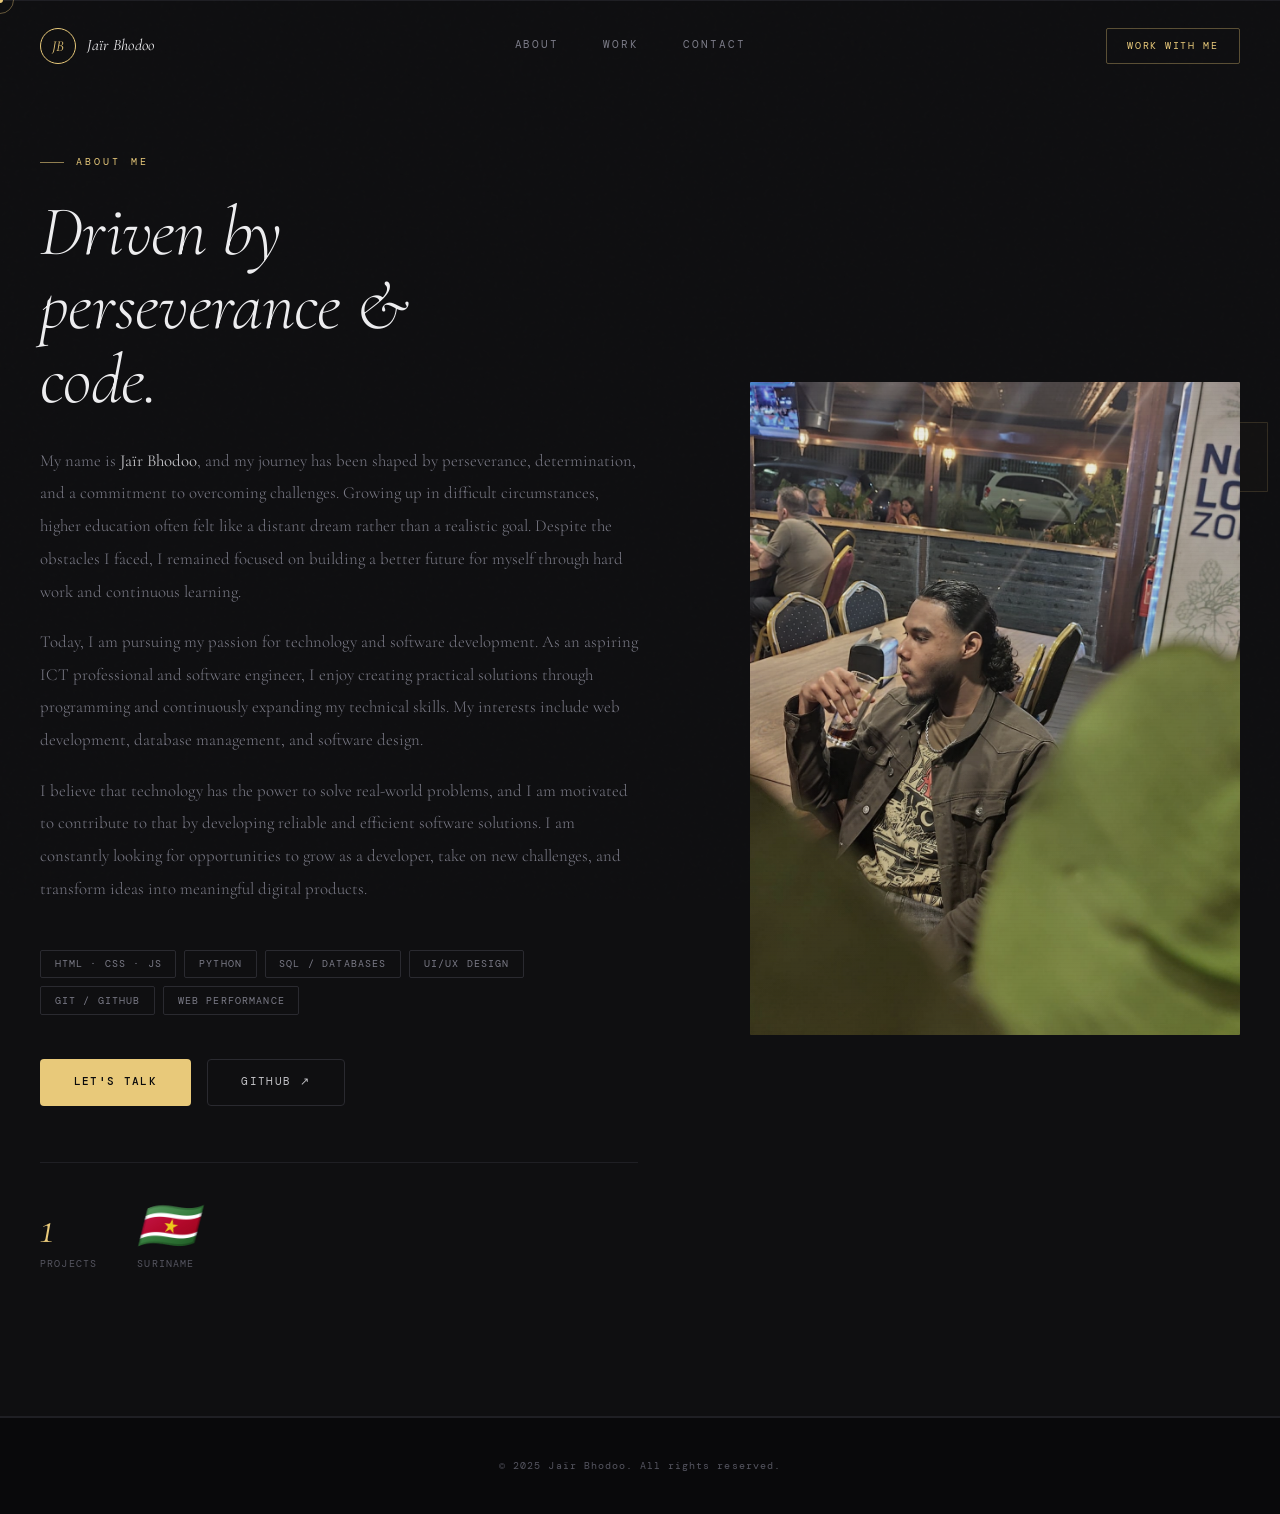
==== commit c7bb5da8: "addons and fixes" ====
--- a/about.html
+++ b/about.html
@@ -24,7 +24,7 @@
         <a href="work.html">Work</a>
         <a href="contact.html">Contact</a>
       </nav>
-      <a href="contact.html" class="nav-cta">Hire me</a>
+      <a href="contact.html" class="nav-cta">work with me</a>
       <button class="nav-toggle" id="navToggle" aria-label="Toggle menu">
         <span></span><span></span><span></span>
       </button>
@@ -48,11 +48,9 @@
           </p>
           <ul class="skills-list reveal">
             <li class="skill-chip">HTML · CSS · JS</li>
-            <li class="skill-chip">React / Next.js</li>
             <li class="skill-chip">Python</li>
             <li class="skill-chip">SQL / Databases</li>
             <li class="skill-chip">UI/UX Design</li>
-            <li class="skill-chip">Figma</li>
             <li class="skill-chip">Git / GitHub</li>
             <li class="skill-chip">Web Performance</li>
           </ul>
@@ -75,11 +73,10 @@
         <div class="about-visual reveal-right">
           <div class="about-accent-box"></div>
           <div class="photo-frame">
-            <img src="../img/personal.jpeg" alt="Portrait of Jaïr Bhodoo" loading="lazy" />
+            <img src="img/personal.jpeg" alt="Portrait of Jaïr Bhodoo" loading="lazy" />
             <div class="photo-overlay"></div>
             <div class="photo-scanlines"></div>
           </div>
-          <span class="about-tag">Based in <span>Suriname</span></span>
         </div>
       </div>
     </div>
@@ -89,6 +86,6 @@
     <span>© 2025 Jaïr Bhodoo. All rights reserved.</span>
   </footer>
 
-  <script src="../js/main.js"></script>
+  <script src="js/main.js"></script>
 </body>
 </html>
